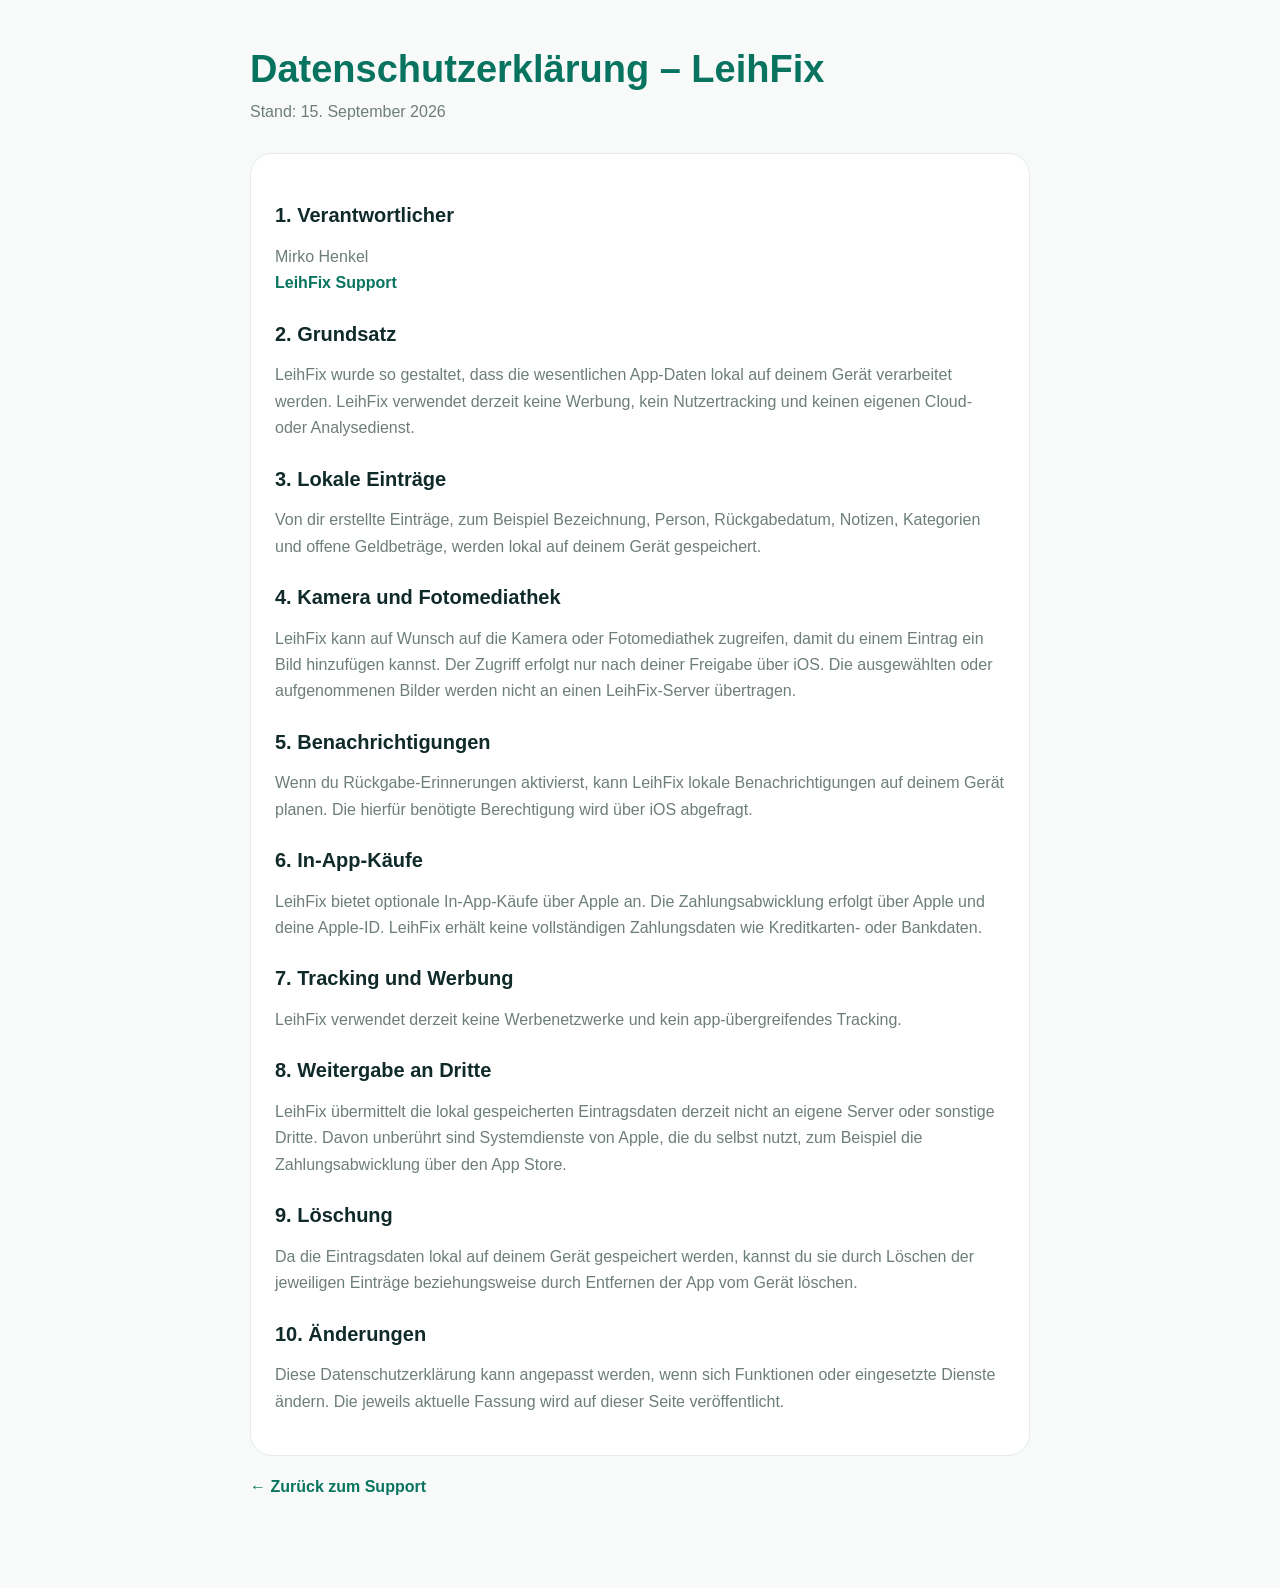
==== datenschutz.html @ 1666bdb7 "Add LeihFix privacy policy" ====
<!doctype html>
<html lang="de">
<head>
  <meta charset="utf-8">
  <meta name="viewport" content="width=device-width,initial-scale=1">
  <title>LeihFix Datenschutzerklärung</title>
  <meta name="description" content="Datenschutzerklärung für die iOS-App LeihFix.">
  <style>
    :root{--green:#08745f;--dark:#102a2a;--muted:#6d7e7a;--border:#e4ece9;--bg:#f8faf9}
    *{box-sizing:border-box}
    body{margin:0;font-family:-apple-system,BlinkMacSystemFont,"Segoe UI",sans-serif;background:var(--bg);color:var(--dark)}
    main{max-width:820px;margin:0 auto;padding:48px 20px 72px}
    .brand{font-size:38px;font-weight:900;color:var(--green);margin:0}
    .sub{color:var(--muted);margin:8px 0 28px}
    .card{background:#fff;border:1px solid var(--border);border-radius:22px;padding:24px;margin:18px 0}
    h2{font-size:20px;margin-top:26px}
    p{line-height:1.65;color:var(--muted)}
    a{color:var(--green);font-weight:700;text-decoration:none}
  </style>
</head>
<body>
<main>
  <h1 class="brand">Datenschutzerklärung – LeihFix</h1>
  <p class="sub">Stand: 15. September 2026</p>

  <section class="card">
    <h2>1. Verantwortlicher</h2>
    <p>Mirko Henkel<br><a href="index.html">LeihFix Support</a></p>

    <h2>2. Grundsatz</h2>
    <p>LeihFix wurde so gestaltet, dass die wesentlichen App-Daten lokal auf deinem Gerät verarbeitet werden. LeihFix verwendet derzeit keine Werbung, kein Nutzertracking und keinen eigenen Cloud- oder Analysedienst.</p>

    <h2>3. Lokale Einträge</h2>
    <p>Von dir erstellte Einträge, zum Beispiel Bezeichnung, Person, Rückgabedatum, Notizen, Kategorien und offene Geldbeträge, werden lokal auf deinem Gerät gespeichert.</p>

    <h2>4. Kamera und Fotomediathek</h2>
    <p>LeihFix kann auf Wunsch auf die Kamera oder Fotomediathek zugreifen, damit du einem Eintrag ein Bild hinzufügen kannst. Der Zugriff erfolgt nur nach deiner Freigabe über iOS. Die ausgewählten oder aufgenommenen Bilder werden nicht an einen LeihFix-Server übertragen.</p>

    <h2>5. Benachrichtigungen</h2>
    <p>Wenn du Rückgabe-Erinnerungen aktivierst, kann LeihFix lokale Benachrichtigungen auf deinem Gerät planen. Die hierfür benötigte Berechtigung wird über iOS abgefragt.</p>

    <h2>6. In-App-Käufe</h2>
    <p>LeihFix bietet optionale In-App-Käufe über Apple an. Die Zahlungsabwicklung erfolgt über Apple und deine Apple-ID. LeihFix erhält keine vollständigen Zahlungsdaten wie Kreditkarten- oder Bankdaten.</p>

    <h2>7. Tracking und Werbung</h2>
    <p>LeihFix verwendet derzeit keine Werbenetzwerke und kein app-übergreifendes Tracking.</p>

    <h2>8. Weitergabe an Dritte</h2>
    <p>LeihFix übermittelt die lokal gespeicherten Eintragsdaten derzeit nicht an eigene Server oder sonstige Dritte. Davon unberührt sind Systemdienste von Apple, die du selbst nutzt, zum Beispiel die Zahlungsabwicklung über den App Store.</p>

    <h2>9. Löschung</h2>
    <p>Da die Eintragsdaten lokal auf deinem Gerät gespeichert werden, kannst du sie durch Löschen der jeweiligen Einträge beziehungsweise durch Entfernen der App vom Gerät löschen.</p>

    <h2>10. Änderungen</h2>
    <p>Diese Datenschutzerklärung kann angepasst werden, wenn sich Funktionen oder eingesetzte Dienste ändern. Die jeweils aktuelle Fassung wird auf dieser Seite veröffentlicht.</p>
  </section>

  <p><a href="index.html">← Zurück zum Support</a></p>
</main>
</body>
</html>
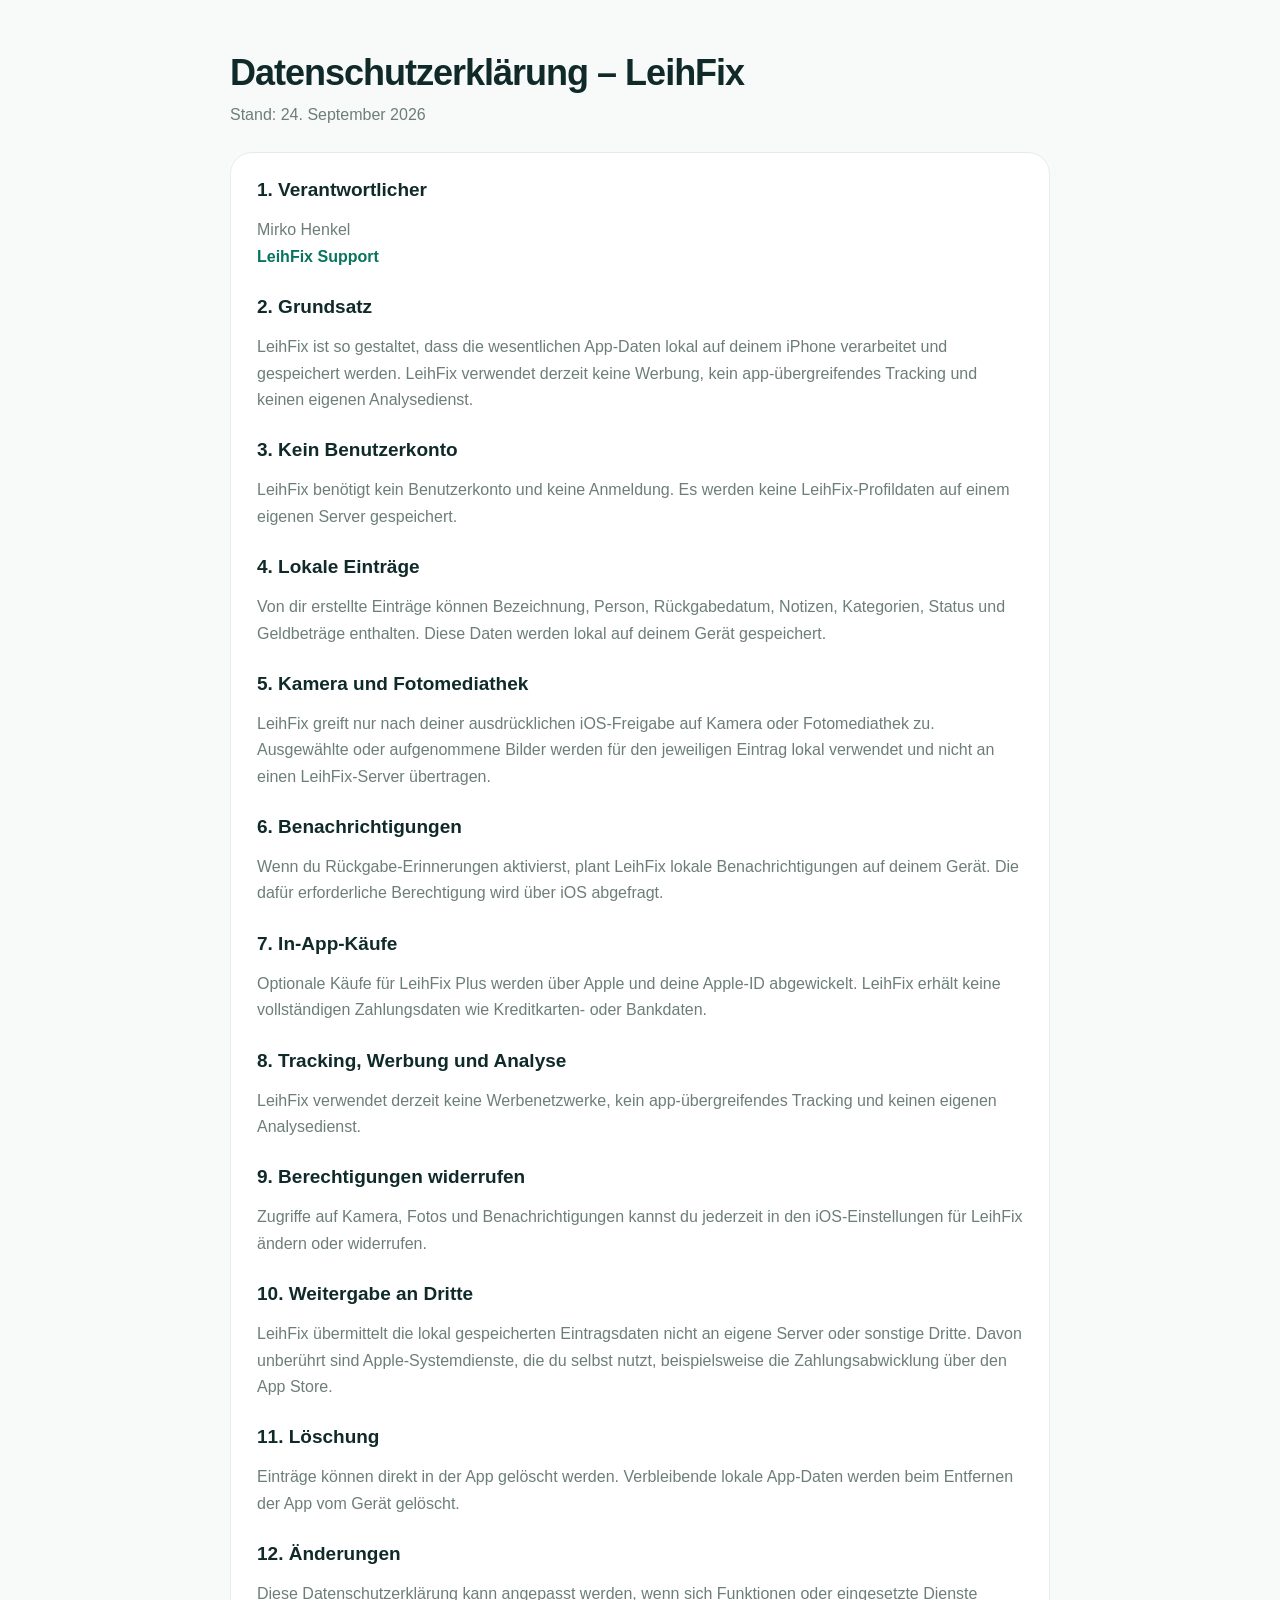
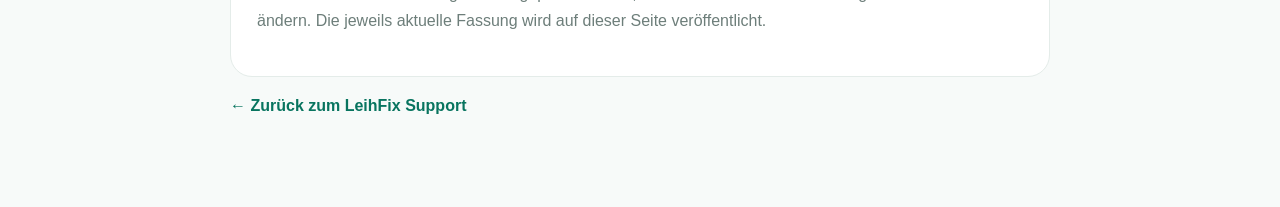
==== commit a3b9b9d0: "Update LeihFix privacy page for App Review" ====
--- a/datenschutz.html
+++ b/datenschutz.html
@@ -3,59 +3,67 @@
 <head>
   <meta charset="utf-8">
   <meta name="viewport" content="width=device-width,initial-scale=1">
-  <title>LeihFix Datenschutzerklärung</title>
-  <meta name="description" content="Datenschutzerklärung für die iOS-App LeihFix.">
+  <title>LeihFix – Datenschutzerklärung</title>
+  <meta name="description" content="Datenschutzerklärung für die iPhone-App LeihFix.">
   <style>
-    :root{--green:#08745f;--dark:#102a2a;--muted:#6d7e7a;--border:#e4ece9;--bg:#f8faf9}
+    :root{--green:#08745f;--dark:#102a2a;--muted:#6d7e7a;--border:#e4ece9;--bg:#f7faf9}
     *{box-sizing:border-box}
-    body{margin:0;font-family:-apple-system,BlinkMacSystemFont,"Segoe UI",sans-serif;background:var(--bg);color:var(--dark)}
-    main{max-width:820px;margin:0 auto;padding:48px 20px 72px}
-    .brand{font-size:38px;font-weight:900;color:var(--green);margin:0}
-    .sub{color:var(--muted);margin:8px 0 28px}
-    .card{background:#fff;border:1px solid var(--border);border-radius:22px;padding:24px;margin:18px 0}
-    h2{font-size:20px;margin-top:26px}
+    body{margin:0;font-family:-apple-system,BlinkMacSystemFont,"Segoe UI",Roboto,Arial,sans-serif;background:var(--bg);color:var(--dark)}
+    main{max-width:860px;margin:0 auto;padding:52px 20px 72px}
+    h1{font-size:36px;letter-spacing:-1px;margin:0;color:var(--dark)}
+    .sub{color:var(--muted);margin:8px 0 24px}
+    .card{background:#fff;border:1px solid var(--border);border-radius:22px;padding:26px}
+    h2{font-size:19px;margin:26px 0 7px}
+    h2:first-child{margin-top:0}
     p{line-height:1.65;color:var(--muted)}
     a{color:var(--green);font-weight:700;text-decoration:none}
+    a:hover{text-decoration:underline}
   </style>
 </head>
 <body>
 <main>
-  <h1 class="brand">Datenschutzerklärung – LeihFix</h1>
-  <p class="sub">Stand: 15. September 2026</p>
+  <h1>Datenschutzerklärung – LeihFix</h1>
+  <p class="sub">Stand: 24. September 2026</p>
 
   <section class="card">
     <h2>1. Verantwortlicher</h2>
     <p>Mirko Henkel<br><a href="index.html">LeihFix Support</a></p>
 
     <h2>2. Grundsatz</h2>
-    <p>LeihFix wurde so gestaltet, dass die wesentlichen App-Daten lokal auf deinem Gerät verarbeitet werden. LeihFix verwendet derzeit keine Werbung, kein Nutzertracking und keinen eigenen Cloud- oder Analysedienst.</p>
+    <p>LeihFix ist so gestaltet, dass die wesentlichen App-Daten lokal auf deinem iPhone verarbeitet und gespeichert werden. LeihFix verwendet derzeit keine Werbung, kein app-übergreifendes Tracking und keinen eigenen Analysedienst.</p>
 
-    <h2>3. Lokale Einträge</h2>
-    <p>Von dir erstellte Einträge, zum Beispiel Bezeichnung, Person, Rückgabedatum, Notizen, Kategorien und offene Geldbeträge, werden lokal auf deinem Gerät gespeichert.</p>
+    <h2>3. Kein Benutzerkonto</h2>
+    <p>LeihFix benötigt kein Benutzerkonto und keine Anmeldung. Es werden keine LeihFix-Profildaten auf einem eigenen Server gespeichert.</p>
 
-    <h2>4. Kamera und Fotomediathek</h2>
-    <p>LeihFix kann auf Wunsch auf die Kamera oder Fotomediathek zugreifen, damit du einem Eintrag ein Bild hinzufügen kannst. Der Zugriff erfolgt nur nach deiner Freigabe über iOS. Die ausgewählten oder aufgenommenen Bilder werden nicht an einen LeihFix-Server übertragen.</p>
+    <h2>4. Lokale Einträge</h2>
+    <p>Von dir erstellte Einträge können Bezeichnung, Person, Rückgabedatum, Notizen, Kategorien, Status und Geldbeträge enthalten. Diese Daten werden lokal auf deinem Gerät gespeichert.</p>
 
-    <h2>5. Benachrichtigungen</h2>
-    <p>Wenn du Rückgabe-Erinnerungen aktivierst, kann LeihFix lokale Benachrichtigungen auf deinem Gerät planen. Die hierfür benötigte Berechtigung wird über iOS abgefragt.</p>
+    <h2>5. Kamera und Fotomediathek</h2>
+    <p>LeihFix greift nur nach deiner ausdrücklichen iOS-Freigabe auf Kamera oder Fotomediathek zu. Ausgewählte oder aufgenommene Bilder werden für den jeweiligen Eintrag lokal verwendet und nicht an einen LeihFix-Server übertragen.</p>
 
-    <h2>6. In-App-Käufe</h2>
-    <p>LeihFix bietet optionale In-App-Käufe über Apple an. Die Zahlungsabwicklung erfolgt über Apple und deine Apple-ID. LeihFix erhält keine vollständigen Zahlungsdaten wie Kreditkarten- oder Bankdaten.</p>
+    <h2>6. Benachrichtigungen</h2>
+    <p>Wenn du Rückgabe-Erinnerungen aktivierst, plant LeihFix lokale Benachrichtigungen auf deinem Gerät. Die dafür erforderliche Berechtigung wird über iOS abgefragt.</p>
 
-    <h2>7. Tracking und Werbung</h2>
-    <p>LeihFix verwendet derzeit keine Werbenetzwerke und kein app-übergreifendes Tracking.</p>
+    <h2>7. In-App-Käufe</h2>
+    <p>Optionale Käufe für LeihFix Plus werden über Apple und deine Apple-ID abgewickelt. LeihFix erhält keine vollständigen Zahlungsdaten wie Kreditkarten- oder Bankdaten.</p>
 
-    <h2>8. Weitergabe an Dritte</h2>
-    <p>LeihFix übermittelt die lokal gespeicherten Eintragsdaten derzeit nicht an eigene Server oder sonstige Dritte. Davon unberührt sind Systemdienste von Apple, die du selbst nutzt, zum Beispiel die Zahlungsabwicklung über den App Store.</p>
+    <h2>8. Tracking, Werbung und Analyse</h2>
+    <p>LeihFix verwendet derzeit keine Werbenetzwerke, kein app-übergreifendes Tracking und keinen eigenen Analysedienst.</p>
 
-    <h2>9. Löschung</h2>
-    <p>Da die Eintragsdaten lokal auf deinem Gerät gespeichert werden, kannst du sie durch Löschen der jeweiligen Einträge beziehungsweise durch Entfernen der App vom Gerät löschen.</p>
+    <h2>9. Berechtigungen widerrufen</h2>
+    <p>Zugriffe auf Kamera, Fotos und Benachrichtigungen kannst du jederzeit in den iOS-Einstellungen für LeihFix ändern oder widerrufen.</p>
 
-    <h2>10. Änderungen</h2>
+    <h2>10. Weitergabe an Dritte</h2>
+    <p>LeihFix übermittelt die lokal gespeicherten Eintragsdaten nicht an eigene Server oder sonstige Dritte. Davon unberührt sind Apple-Systemdienste, die du selbst nutzt, beispielsweise die Zahlungsabwicklung über den App Store.</p>
+
+    <h2>11. Löschung</h2>
+    <p>Einträge können direkt in der App gelöscht werden. Verbleibende lokale App-Daten werden beim Entfernen der App vom Gerät gelöscht.</p>
+
+    <h2>12. Änderungen</h2>
     <p>Diese Datenschutzerklärung kann angepasst werden, wenn sich Funktionen oder eingesetzte Dienste ändern. Die jeweils aktuelle Fassung wird auf dieser Seite veröffentlicht.</p>
   </section>
 
-  <p><a href="index.html">← Zurück zum Support</a></p>
+  <p><a href="index.html">← Zurück zum LeihFix Support</a></p>
 </main>
 </body>
 </html>
